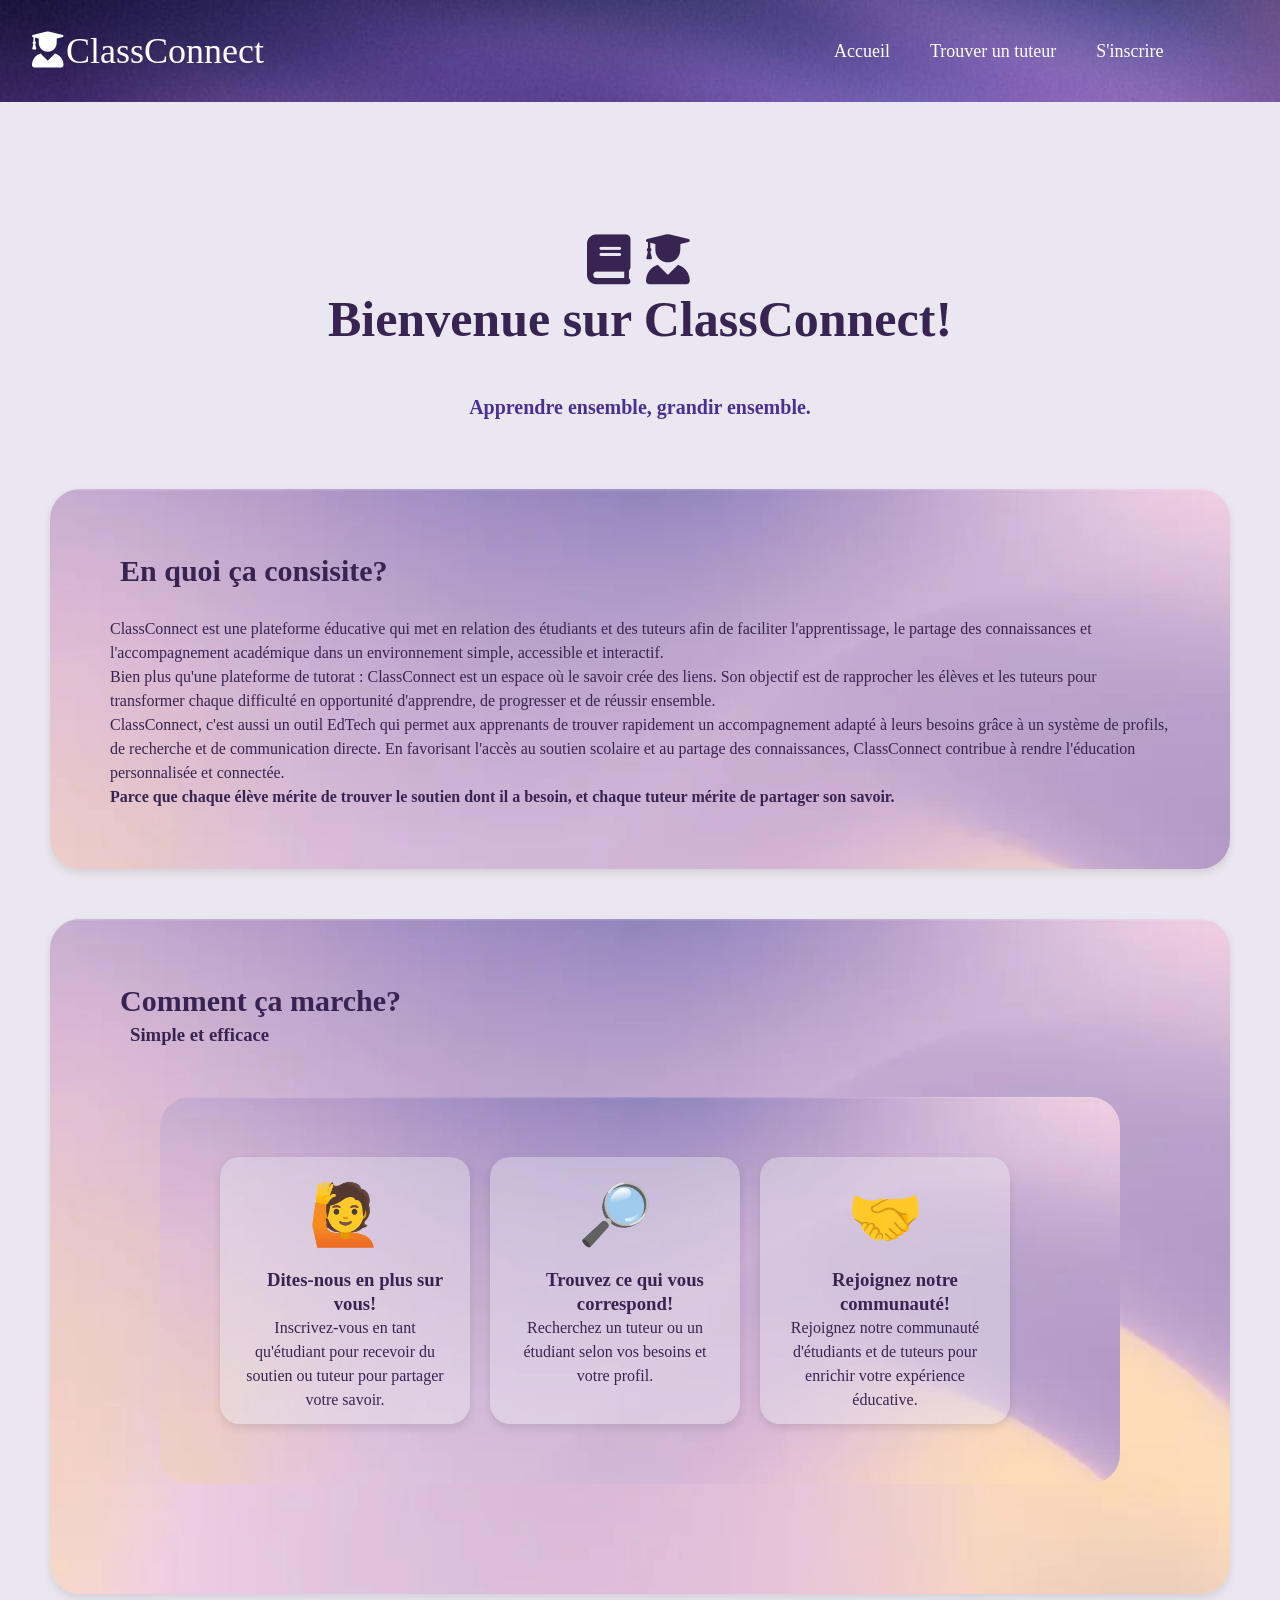
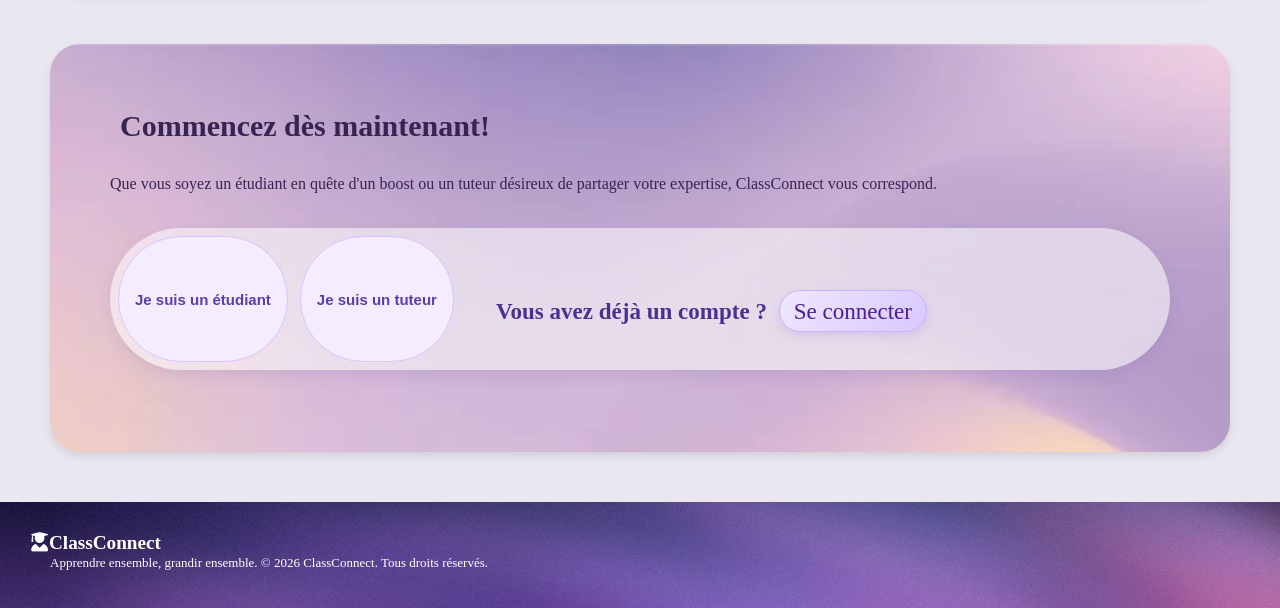
==== index.html @ 5f86a2f2 "Délpoiement ClassConnect" ====
<!DOCTYPE html>
<html lang="fr">
<head>
    <meta charset="UTF-8">
    <meta name="viewport" content="width=device-width, initial-scale=1.0">
    <title>ClassConnect</title>
    <link rel="icon" href="favicon.png">
    <link rel="stylesheet" href="index.css">
    <link rel="stylesheet" href="https://cdnjs.cloudflare.com/ajax/libs/font-awesome/6.0.0-beta3/css/all.min.css">
</head>

<body id="hautpg" class="index-body">
    <header>
    <div><i class="fas fa-user-graduate"></i>ClassConnect</div>
    <nav>
        <ul>
            <li><a href="#accueil">Accueil</a></li>
            <li><a href="Pages/accueil.html">Trouver un tuteur</a></li>
            <li><a href="#inscription">S'inscrire</a></li>
        </ul>
    </nav>
    </header>
<!--hero-->
<main>
<article class="titre">
<h1 id="accueil" class="part"><i class="fas fa-book"></i> <i class="fas fa-user-graduate"></i> <br> Bienvenue sur ClassConnect!</h1></article> <br> 
<h4 class="slogan">Apprendre ensemble, grandir ensemble.</h4>
<section>
<h2 class="part">En quoi ça consisite?</h2>
    <br><p>ClassConnect est une plateforme éducative qui met en relation des étudiants et des tuteurs afin de faciliter l'apprentissage, le partage des connaissances et l'accompagnement académique dans un environnement simple, accessible et interactif. 
    <br>Bien plus qu'une plateforme de tutorat : ClassConnect est un espace où le savoir crée des liens. Son objectif est de rapprocher les élèves et les tuteurs pour transformer chaque difficulté en opportunité d'apprendre, de progresser et de réussir ensemble.
    <br>ClassConnect, c'est aussi un outil EdTech qui permet aux apprenants de trouver rapidement un accompagnement adapté à leurs besoins grâce à un système de profils, de recherche et de communication directe. En favorisant l'accès au soutien scolaire et au partage des connaissances, ClassConnect contribue à rendre l'éducation personnalisée et connectée.
    <br><strong>Parce que chaque élève mérite de trouver le soutien dont il a besoin, et chaque tuteur mérite de partager son savoir.</strong> 
    </p>
<div> Notre mission est de créer une communauté d'apprentissage accesible, inclusive et  où les étudiants peuvent trouver des tuteurs qualifiés pour les aider à surmonter leurs défis académiques, et où les tuteurs peuvent partager leur expertise pour faire une différence dans la vie des apprenants. </div>
</section>
<section class="card-container">
    <h2 id="apropos" class="part">Comment ça marche?</h2>
    <h3>Simple et efficace</h3>
    <section class="cards">
    <blockquote class="card"><p class="emoji">🙋</p><h3>Dites-nous en plus sur vous!</h3><p>Inscrivez-vous en tant qu'étudiant pour recevoir du soutien ou tuteur pour partager votre savoir.</p></blockquote>
    <blockquote class="card"><p class="emoji">🔎</p><h3>Trouvez ce qui vous correspond!</h3> <p>Recherchez un tuteur ou un étudiant selon vos besoins et votre profil.</p></blockquote>
    <blockquote class="card"><p class="emoji">🤝</p><h3>Rejoignez notre communauté!</h3> <p>Rejoignez notre communauté d'étudiants et de tuteurs pour enrichir votre expérience éducative.</p></blockquote>
    </section>
</section>
<section>
    <h2 id="inscription" class="part">Commencez dès maintenant!</h2> <br>
        <p>Que vous soyez un étudiant en quête d'un boost ou un tuteur désireux de partager votre expertise, ClassConnect vous correspond.</p>
        <br>
    <div class="role">
    <a href="Inscriptions/etud.html" class="role-et"><input type="submit" value="Je suis un étudiant"name="role" value="etudiant" action="./Inscriptions/Etud.html" method="post"></a>
    <a href="Inscriptions/tuteur.html" class="role-tut"><input type="submit" value="Je suis un tuteur"name="role" value="tuteur" action="./Inscriptions/Tuteur.html" method="post"></a> 
    <div>
    <br> <span class="switch-text">Vous avez déjà un compte ?</span> <a class="link-action" href="Inscriptions/connexion.html">Se connecter</a>
</section>
</main>

<footer>
    <div>
    <h4><i class="fas fa-user-graduate"></i>ClassConnect</h4>
    <p>Apprendre ensemble, grandir ensemble. &copy; 2026 ClassConnect. Tous droits réservés.</p>
    </div>
</footer>

<script>
    document.addEventListener("DOMContentLoaded", function() {
        const buttons = document.querySelectorAll('input[type="submit"]');
        buttons.forEach(button => {
            button.addEventListener("click", function(event) {
                event.preventDefault();
                const role = this.value === "Je suis un étudiant" ? "etudiant" : "tuteur";
                const url = role === "etudiant" ? "Inscriptions/Etud.html" : "Inscriptions/Tuteur.html";
                window.location.href = url;
            });
        });
    });
</script>

</body>
</html>
---- index.css ----
*{
    margin: 0%;
    padding: 0%;
    box-sizing: border-box;
}
header{
    background-image: url(fond\ violet\ vert.jpg);
    background-repeat: no-repeat;
    background-size: cover;
    background-attachment: fixed;
    background-color: #333;
    color: white;
    position: relative;
    font-size: 30px;
    width: 100%;
    display: flex;
    
}
    div{
        font-size: larger;
        display: table-column;
        padding: 30px;
    }

li{
        display: table-cell;
        margin-right: 20px;
        position: relative;
        padding: 10px;
   }
    header nav{
        display: table-column;
        justify-content: space-between;
        align-self: center;
        align-items: left;
        padding: 10px;
    }
    header nav ul{
        padding-left: 520px;
        display: flex;
        list-style: none;
        font-size: 18px;
    }
    header nav a{
        color: white;
        text-decoration: none;
    }


body{
    font-family: variable(--font-family);
    /**background-image: url(fondlav.jpg);**/
    background-color: #ebe7f0;
    width: 100%;
    color: #382452;
    justify-content: center;
    align-items: center;
    box-sizing: border-box;

    h1{
        text-align: center;
        font-size: 50px;
        margin-top: 120px;
        color: linear-gradient(rgb(78, 47, 164), rgb(161, 153, 182), rgb(97, 68, 177), );
    }
    h2{
        font-size: 30px;
        color: #382452;
    }
    h3{
        color: #382452;
        padding-left: 20px;
    }
}
.slogan{
    text-align: center;
    font-size: 20px;
    color: rgb(75, 48, 148);
    padding: 20px;
}
section{
    line-height: 1.5em;
    padding: 60px;
    background-image: url(fondlav.jpg);
    background-repeat: no-repeat;
    background-size: cover;
    shape-outside: #333;
    border-radius: 30px;
    margin: 50px;
    box-shadow: 0 4px 8px rgba(0, 0, 0, 0.1);

}

.part{
    align-items: center;
    padding: 10px;
    color: linear-gradient(rgb(49, 39, 97), rgb(40, 40, 82), rgb(99, 61, 176));
}
        .card-container{
            margin: 50px;
            background-color: transparent;
        }
        .cards{
            display: flex;
            gap: 20 px;
            flex-wrap: wrap;
            gap: 20px;
            box-shadow: none;
        }
        .card{
            width: 250px;
            flex-direction: column;
            align-items: center;
            text-align: center;
            padding: 12px 20px; 
            border-radius: 20px;
            padding-top: 20px;
            background-color: rgba(232, 232, 239, 0.429);
            box-shadow: 0 4px 8px rgba(0, 0, 0, 0.1);
        }
        .emoji{
            padding: 26px;
            font-size: 60px;
            margin-bottom: 15px;
            box-shadow: #333;
        }
a{
    justify-content: center;
    align-items: center;
    text-align: center;
    text-decoration: none;
    color: #5a3fa3;
    transition: color 0.2s ease, transform 0.2s ease;
}
a:hover {
    color: #3d2675;
    transform: translateY(-1px);
}
.button{
    padding-left: 150px;
    
}
.switch-text {
    display: inline-block;
    margin-right: 6px;
    color: #4b3094;
    font-weight: 600;
}
.link-action {
    display: inline-flex;
    align-items: center;
    justify-content: center;
    padding: 8px 14px;
    border-radius: 999px;
    background: linear-gradient(135deg, #efe8ff, #d8c7ff);
    color: #4c1d95;
    border: 1px solid #c7b3ff;
    box-shadow: 0 4px 10px rgba(92, 59, 179, 0.12);
}
.link-action:hover {
    background: linear-gradient(135deg, #e4d8ff, #cdb4ff);
    color: #341a5a;
}
.role {
    display: flex;
    gap: 12px;
    margin: 8px 0 22px;
    padding: 8px;
    border-radius: 999px;
    background: rgba(255, 255, 255, 0.55);
    box-shadow: 0 6px 14px rgba(87, 60, 169, 0.1);
}
.role a {
    text-decoration: none;
}
.role-et,
.role-tut {
    display: flex;
    justify-content: center;
    align-items: center;
    padding: 10px 16px;
    border-radius: 999px;
    background: #f4edff;
    color: #5b3da8;
    border: 1px solid #d8c4ff;
    transition: transform 0.2s ease, box-shadow 0.2s ease;
}
.role-et:hover,
.role-tut:hover {
    transform: translateY(-1px);
    box-shadow: 0 4px 10px rgba(92, 59, 179, 0.14);
}
.role a input[type="submit"] {
    width: auto;
    padding: 0;
    margin: 0;
    background: transparent;
    color: inherit;
    border: none;
    border-radius: 0;
    font-size: 15px;
    font-weight: 600;
    box-shadow: none;
}
.role a input[type="submit"]:hover {
    background: transparent;
    color: inherit;
}
footer{
    background-image: url(fond\ violet\ vert.jpg);
    background-color: #333;
    color: white;
    position: relative;
    width: 100%;
    display: flex;
}
footer h2{
    font-size: 20px;
    padding: 7px 20px 1px 20px;
}
footer p{
    padding: 1px 20px 7px 20px;
    font-size: 13px;
}
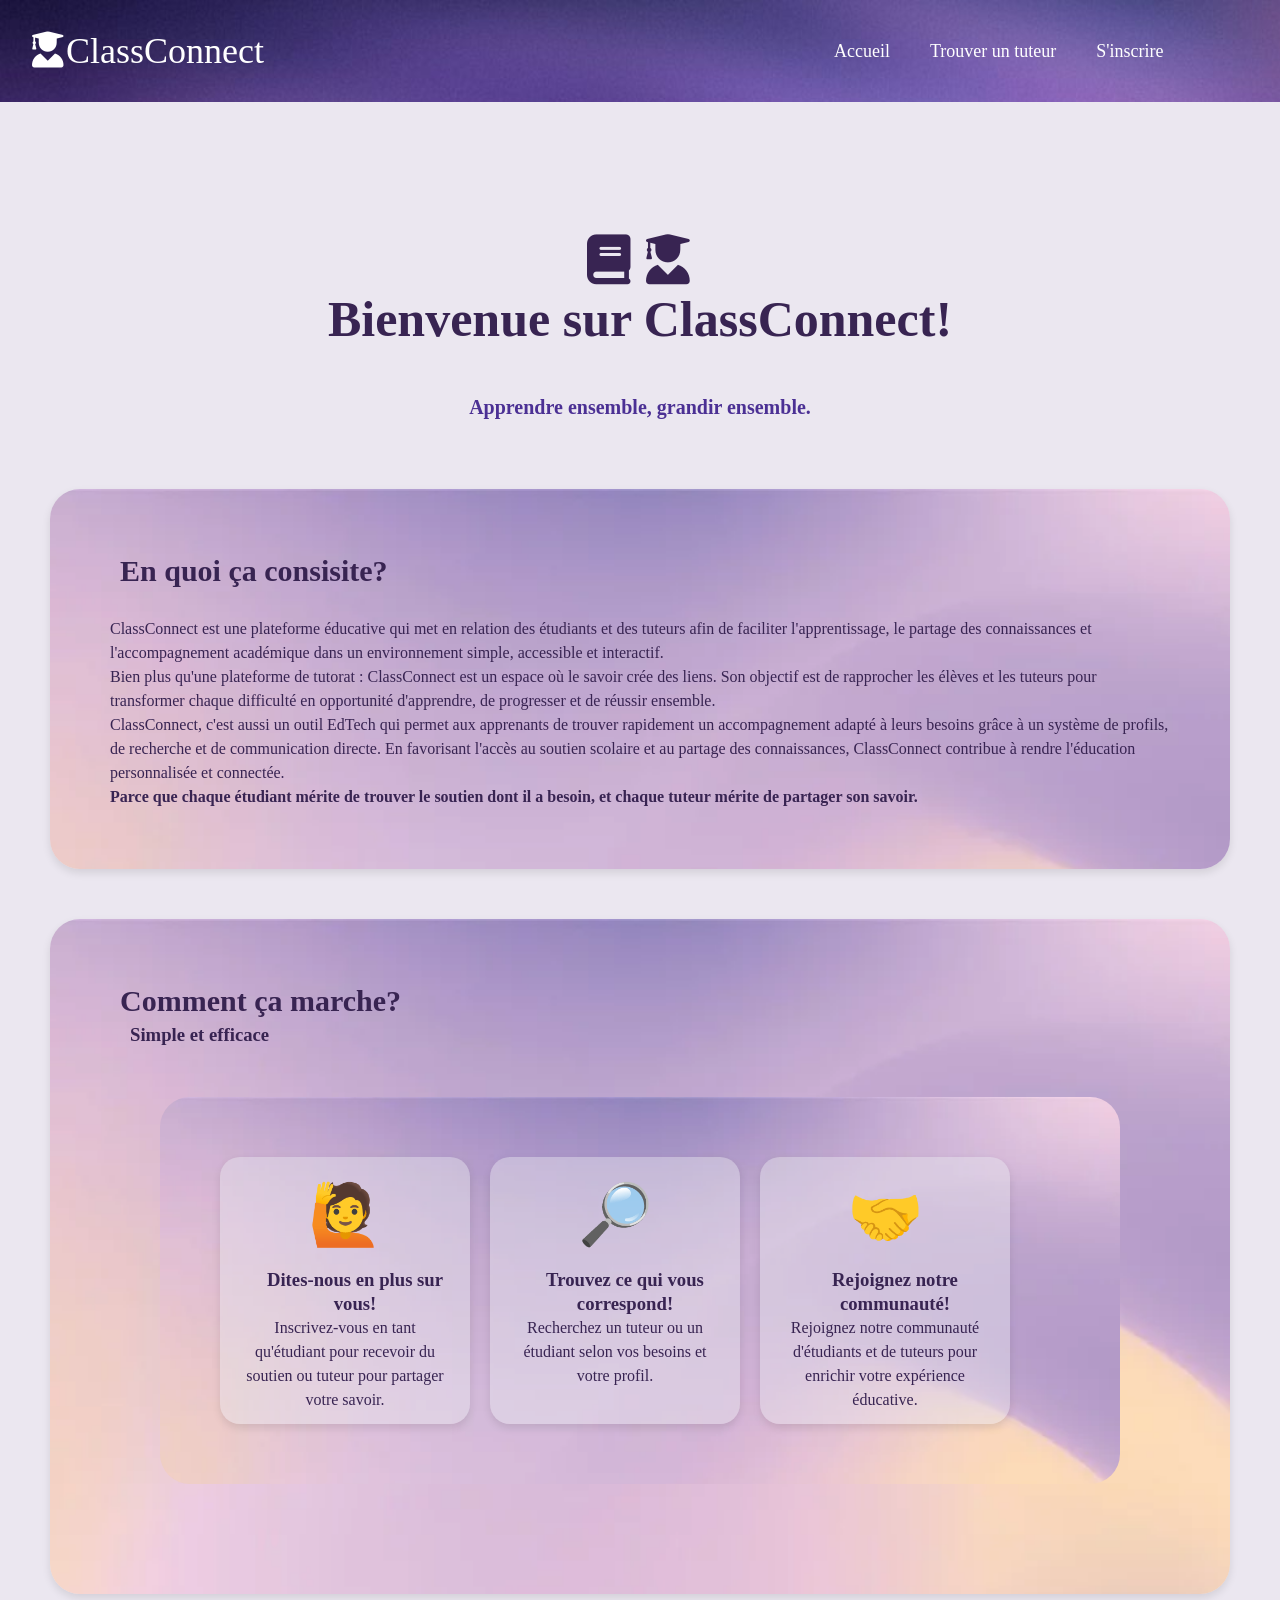
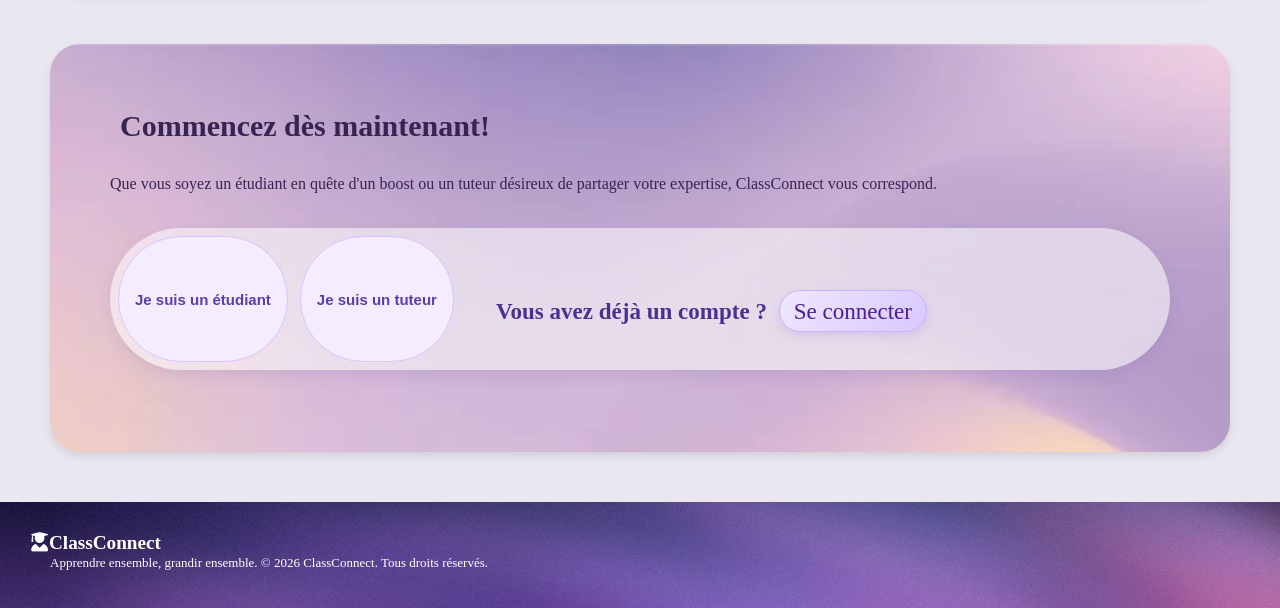
==== commit 580b837f: "Mise à jour ClassConnect" ====
--- a/index.html
+++ b/index.html
@@ -30,7 +30,7 @@
     <br><p>ClassConnect est une plateforme éducative qui met en relation des étudiants et des tuteurs afin de faciliter l'apprentissage, le partage des connaissances et l'accompagnement académique dans un environnement simple, accessible et interactif. 
     <br>Bien plus qu'une plateforme de tutorat : ClassConnect est un espace où le savoir crée des liens. Son objectif est de rapprocher les élèves et les tuteurs pour transformer chaque difficulté en opportunité d'apprendre, de progresser et de réussir ensemble.
     <br>ClassConnect, c'est aussi un outil EdTech qui permet aux apprenants de trouver rapidement un accompagnement adapté à leurs besoins grâce à un système de profils, de recherche et de communication directe. En favorisant l'accès au soutien scolaire et au partage des connaissances, ClassConnect contribue à rendre l'éducation personnalisée et connectée.
-    <br><strong>Parce que chaque élève mérite de trouver le soutien dont il a besoin, et chaque tuteur mérite de partager son savoir.</strong> 
+    <br><strong>Parce que chaque étudiant mérite de trouver le soutien dont il a besoin, et chaque tuteur mérite de partager son savoir.</strong> 
     </p>
 <div> Notre mission est de créer une communauté d'apprentissage accesible, inclusive et  où les étudiants peuvent trouver des tuteurs qualifiés pour les aider à surmonter leurs défis académiques, et où les tuteurs peuvent partager leur expertise pour faire une différence dans la vie des apprenants. </div>
 </section>
--- a/index.css
+++ b/index.css
@@ -2,6 +2,8 @@
     margin: 0%;
     padding: 0%;
     box-sizing: border-box;
+    scrollbar-width: thin;
+    scrollbar-color: #7c5df0 #ebe7f0;
 }
 header{
     background-image: url(fond\ violet\ vert.jpg);
@@ -14,12 +16,12 @@
     font-size: 30px;
     width: 100%;
     display: flex;
-    
 }
     div{
         font-size: larger;
         display: table-column;
         padding: 30px;
+        justify-content: flex-start;
     }
 
 li{
@@ -34,6 +36,7 @@
         align-self: center;
         align-items: left;
         padding: 10px;
+        justify-content: flex-end;
     }
     header nav ul{
         padding-left: 520px;
